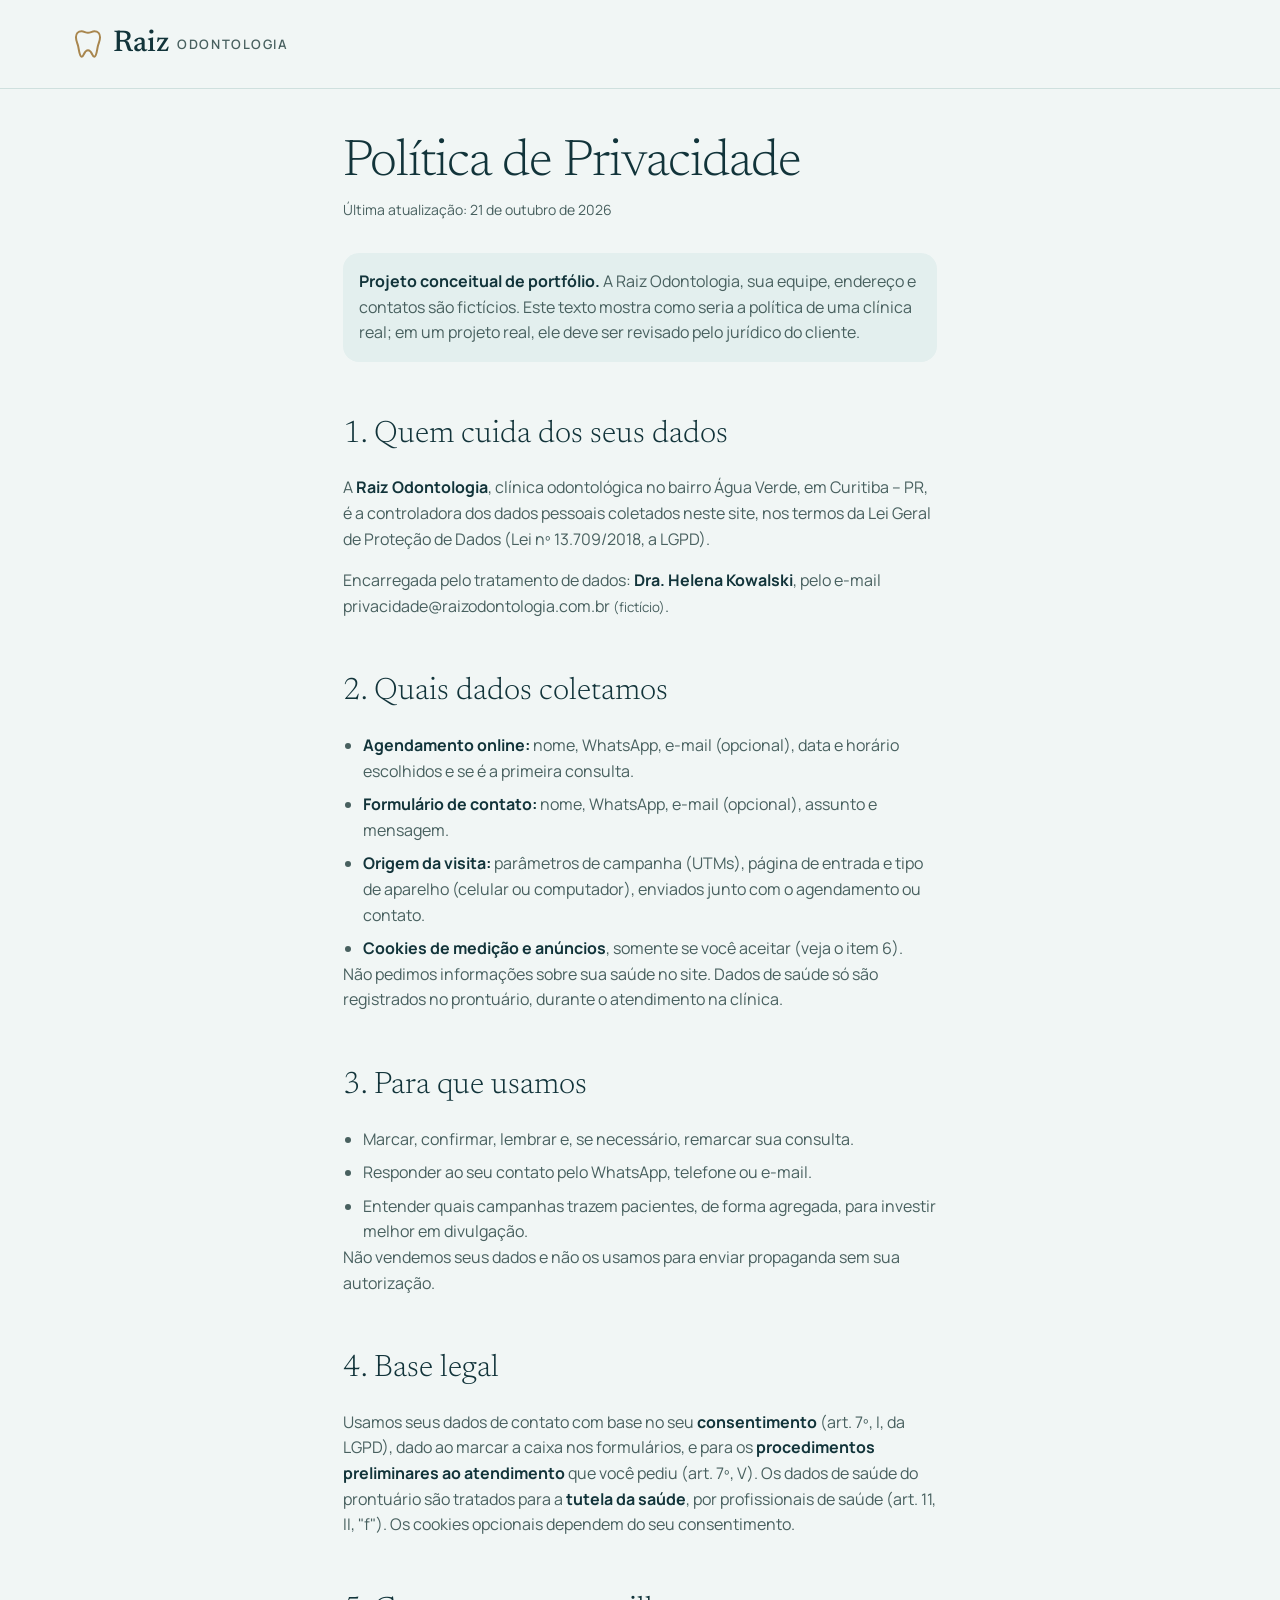
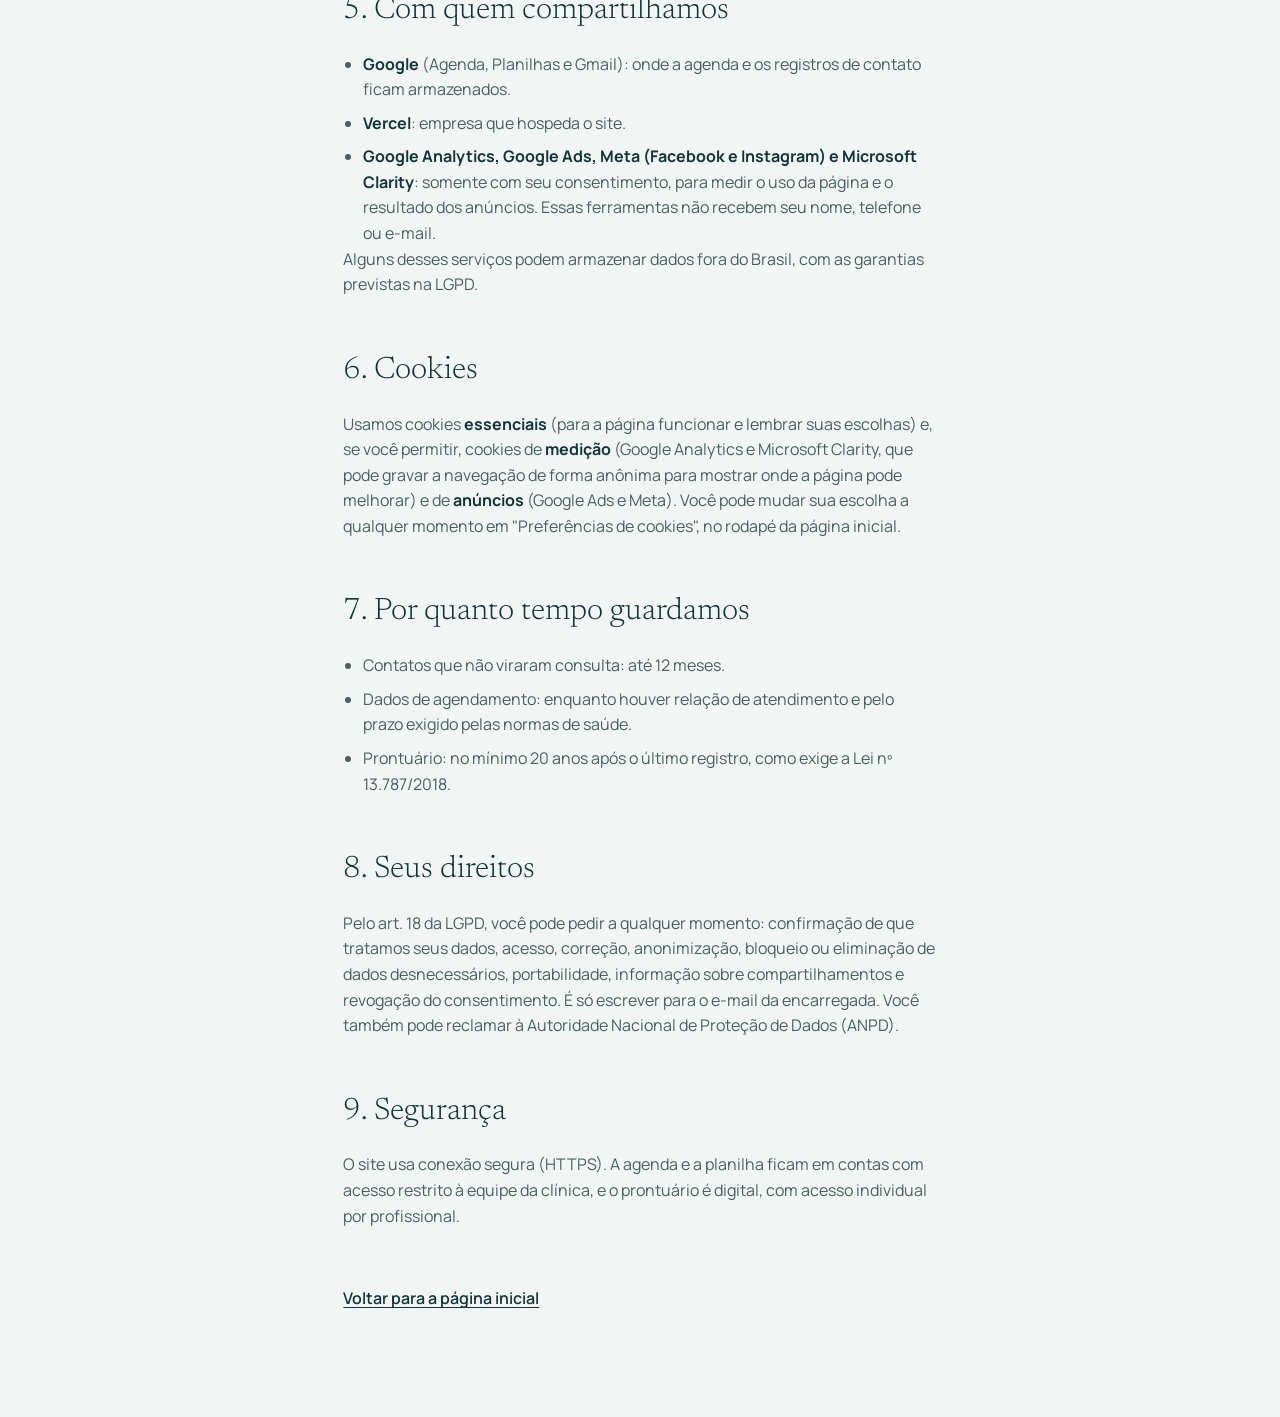
==== politica-de-privacidade.html @ eba77d8a "Primeira versão da landing page" ====
<!DOCTYPE html>
<html lang="pt-BR">
<head>
  <meta charset="utf-8">
  <meta name="viewport" content="width=device-width, initial-scale=1">
  <title>Política de Privacidade | Raiz Odontologia</title>
  <meta name="description" content="Como a Raiz Odontologia coleta, usa e protege seus dados pessoais, de acordo com a LGPD.">
  <meta name="robots" content="noindex, follow">
  <meta name="theme-color" content="#F1F6F5">
  <link rel="icon" href="favicon.ico" sizes="32x32">
  <link rel="icon" href="favicon.svg" type="image/svg+xml">
  <link rel="preload" href="assets/fonts/newsreader-300.woff2" as="font" type="font/woff2" crossorigin>
  <link rel="stylesheet" href="css/reset.css">
  <link rel="stylesheet" href="css/variables.css">
  <link rel="stylesheet" href="css/style.css">
</head>
<body class="pagina-simples">
  <a class="pular" href="#conteudo">Pular para o conteúdo</a>
  <header class="topo topo--rolou">
    <div class="topo__interno">
      <a class="logo" href="index.html" aria-label="Raiz Odontologia, página inicial">
        <svg class="logo__dente" width="34" height="34" viewBox="0 0 24 24" fill="none" aria-hidden="true"><path d="M7.5 3C5 3 3.5 4.8 3.5 7.3c0 2.4 1 4 1.6 6.4.5 2.2.9 7.3 2.5 7.3 1.5 0 1.6-4.6 4.4-4.6s2.9 4.6 4.4 4.6c1.6 0 2-5.1 2.5-7.3.6-2.4 1.6-4 1.6-6.4C20.5 4.8 19 3 16.5 3c-1.8 0-2.8 1.1-4.5 1.1S9.3 3 7.5 3z"/></svg>
        <span class="logo__nome">Raiz</span>
        <span class="logo__tipo">Odontologia</span>
      </a>
    </div>
  </header>

  <main id="conteudo" class="politica" tabindex="-1">
    <h1 class="titulo-secao">Política de Privacidade</h1>
    <p class="politica__data">Última atualização: 21 de outubro de 2026</p>

    <p class="politica__aviso"><strong>Projeto conceitual de portfólio.</strong> A Raiz Odontologia, sua equipe, endereço e contatos são fictícios. Este texto mostra como seria a política de uma clínica real; em um projeto real, ele deve ser revisado pelo jurídico do cliente.</p>

    <!-- ✏️ EDITÁVEL: texto da política (revise com o jurídico da clínica) -->
    <h2>1. Quem cuida dos seus dados</h2>
    <p>A <strong>Raiz Odontologia</strong>, clínica odontológica no bairro Água Verde, em Curitiba – PR, é a controladora dos dados pessoais coletados neste site, nos termos da Lei Geral de Proteção de Dados (Lei nº 13.709/2018, a LGPD).</p>
    <p>Encarregada pelo tratamento de dados: <strong>Dra. Helena Kowalski</strong>, pelo e-mail privacidade@raizodontologia.com.br <small>(fictício)</small>.</p>

    <h2>2. Quais dados coletamos</h2>
    <ul>
      <li><strong>Agendamento online:</strong> nome, WhatsApp, e-mail (opcional), data e horário escolhidos e se é a primeira consulta.</li>
      <li><strong>Formulário de contato:</strong> nome, WhatsApp, e-mail (opcional), assunto e mensagem.</li>
      <li><strong>Origem da visita:</strong> parâmetros de campanha (UTMs), página de entrada e tipo de aparelho (celular ou computador), enviados junto com o agendamento ou contato.</li>
      <li><strong>Cookies de medição e anúncios</strong>, somente se você aceitar (veja o item 6).</li>
    </ul>
    <p>Não pedimos informações sobre sua saúde no site. Dados de saúde só são registrados no prontuário, durante o atendimento na clínica.</p>

    <h2>3. Para que usamos</h2>
    <ul>
      <li>Marcar, confirmar, lembrar e, se necessário, remarcar sua consulta.</li>
      <li>Responder ao seu contato pelo WhatsApp, telefone ou e-mail.</li>
      <li>Entender quais campanhas trazem pacientes, de forma agregada, para investir melhor em divulgação.</li>
    </ul>
    <p>Não vendemos seus dados e não os usamos para enviar propaganda sem sua autorização.</p>

    <h2>4. Base legal</h2>
    <p>Usamos seus dados de contato com base no seu <strong>consentimento</strong> (art. 7º, I, da LGPD), dado ao marcar a caixa nos formulários, e para os <strong>procedimentos preliminares ao atendimento</strong> que você pediu (art. 7º, V). Os dados de saúde do prontuário são tratados para a <strong>tutela da saúde</strong>, por profissionais de saúde (art. 11, II, "f"). Os cookies opcionais dependem do seu consentimento.</p>

    <h2>5. Com quem compartilhamos</h2>
    <ul>
      <li><strong>Google</strong> (Agenda, Planilhas e Gmail): onde a agenda e os registros de contato ficam armazenados.</li>
      <li><strong>Vercel</strong>: empresa que hospeda o site.</li>
      <li><strong>Google Analytics, Google Ads, Meta (Facebook e Instagram) e Microsoft Clarity</strong>: somente com seu consentimento, para medir o uso da página e o resultado dos anúncios. Essas ferramentas não recebem seu nome, telefone ou e-mail.</li>
    </ul>
    <p>Alguns desses serviços podem armazenar dados fora do Brasil, com as garantias previstas na LGPD.</p>

    <h2>6. Cookies</h2>
    <p>Usamos cookies <strong>essenciais</strong> (para a página funcionar e lembrar suas escolhas) e, se você permitir, cookies de <strong>medição</strong> (Google Analytics e Microsoft Clarity, que pode gravar a navegação de forma anônima para mostrar onde a página pode melhorar) e de <strong>anúncios</strong> (Google Ads e Meta). Você pode mudar sua escolha a qualquer momento em "Preferências de cookies", no rodapé da página inicial.</p>

    <h2>7. Por quanto tempo guardamos</h2>
    <ul>
      <li>Contatos que não viraram consulta: até 12 meses.</li>
      <li>Dados de agendamento: enquanto houver relação de atendimento e pelo prazo exigido pelas normas de saúde.</li>
      <li>Prontuário: no mínimo 20 anos após o último registro, como exige a Lei nº 13.787/2018.</li>
    </ul>

    <h2>8. Seus direitos</h2>
    <p>Pelo art. 18 da LGPD, você pode pedir a qualquer momento: confirmação de que tratamos seus dados, acesso, correção, anonimização, bloqueio ou eliminação de dados desnecessários, portabilidade, informação sobre compartilhamentos e revogação do consentimento. É só escrever para o e-mail da encarregada. Você também pode reclamar à Autoridade Nacional de Proteção de Dados (ANPD).</p>

    <h2>9. Segurança</h2>
    <p>O site usa conexão segura (HTTPS). A agenda e a planilha ficam em contas com acesso restrito à equipe da clínica, e o prontuário é digital, com acesso individual por profissional.</p>
    <!-- ✏️ FIM -->

    <a class="politica__voltar" href="index.html">Voltar para a página inicial</a>
  </main>
</body>
</html>
---- css/variables.css ----
/* ==========================================================================
   Raiz Odontologia — tokens de identidade visual
   Todas as cores, fontes, espaçamentos e raios da página vêm daqui.
   Para mudar uma cor no site inteiro, altere só o valor abaixo.
   Contrastes calculados (WCAG) estão em docs/identidade-visual.md.
   ========================================================================== */

/* ---------- Fontes servidas pelo próprio site (.woff2) ---------- */
@font-face {
  font-family: "Newsreader";
  src: url("../assets/fonts/newsreader-300.woff2") format("woff2");
  font-weight: 300;
  font-style: normal;
  font-display: swap;
}
@font-face {
  font-family: "Newsreader";
  src: url("../assets/fonts/newsreader-300-italic.woff2") format("woff2");
  font-weight: 300;
  font-style: italic;
  font-display: swap;
}
@font-face {
  font-family: "Newsreader";
  src: url("../assets/fonts/newsreader-500.woff2") format("woff2");
  font-weight: 500;
  font-style: normal;
  font-display: swap;
}
@font-face {
  font-family: "Manrope";
  src: url("../assets/fonts/manrope-variable.woff2") format("woff2");
  font-weight: 400 700;
  font-style: normal;
  font-display: swap;
}

:root {
  /* ---------- Cores ---------- */
  --cor-petroleo-profundo: #12343A; /* texto principal, faixa de aviso, rodapé */
  --cor-petroleo-noite:    #0B2529; /* estado "passar o mouse" dos botões escuros */
  --cor-petroleo:          #1D5F66; /* RESERVADA: só para o botão principal (agendar) */
  --cor-musgo:             #48605F; /* texto secundário, legendas */
  --cor-nevoa:             #F1F6F5; /* fundo da página */
  --cor-agua:              #E3EFEE; /* superfícies suaves, ícones em círculo */
  --cor-latao:             #876838; /* destaque em texto: "raiz", rótulos, ícones */
  --cor-latao-claro:       #C9B48A; /* decorativo: anel da foto */
  --cor-latao-traco:       #DCCFB3; /* decorativo: traço do dente no fundo */
  --cor-latao-logo:        #A8864E; /* contorno do dente no logo */
  --cor-branco:            #FFFFFF; /* cartões, texto sobre o botão */
  --cor-linha:             #CFE0DE; /* divisórias e bordas */
  --cor-nevoa-escura:      #B8CBC9; /* texto secundário sobre fundo escuro (7,87:1 sobre Petróleo profundo) */
  --cor-borda-campo:       #7A918F; /* borda dos campos de formulário (3,35:1 sobre branco) */
  --cor-erro:              #A3352B; /* mensagens de erro (6,77:1 sobre branco · 6,2:1 sobre Névoa) */

  /* Atalhos semânticos (use estes no style.css) */
  --fundo:            var(--cor-nevoa);
  --superficie:       var(--cor-branco);
  --texto:            var(--cor-petroleo-profundo);
  --texto-suave:      var(--cor-musgo);
  --destaque:         var(--cor-latao);
  --botao-principal:  var(--cor-petroleo);
  --botao-texto:      var(--cor-branco);
  --foco:             var(--cor-latao);

  /* ---------- Tipografia ---------- */
  --fonte-titulo: "Newsreader", Georgia, "Times New Roman", serif;
  --fonte-texto:  "Manrope", system-ui, -apple-system, "Segoe UI", sans-serif;

  /* Escala fluida: celular (375px) → computador (1440px) */
  --texto-h1:   clamp(2.75rem, 1.78rem + 4.13vw, 5rem);     /* 44px → 80px */
  --texto-h2:   clamp(2rem, 1.49rem + 2.16vw, 3.25rem);     /* 32px → 52px */
  --texto-h3:   clamp(1.25rem, 1.11rem + 0.6vw, 1.625rem);  /* 20px → 26px */
  --texto-lead: clamp(1rem, 0.89rem + 0.47vw, 1.25rem);     /* 16px → 20px */
  --texto-base: 1rem;                                        /* 16px */
  --texto-pequeno: 0.875rem;                                 /* 14px */
  --texto-rotulo:  0.8125rem;                                /* 13px, caixa alta */

  --peso-titulo: 300;
  --peso-logo:   500;
  --altura-linha-titulo: 1.04;
  --altura-linha-texto:  1.6;
  --espacamento-rotulo:  0.12em;

  /* ---------- Espaçamento (base 8px) ---------- */
  --esp-1: 0.25rem;  /* 4  */
  --esp-2: 0.5rem;   /* 8  */
  --esp-3: 1rem;     /* 16 */
  --esp-4: 1.5rem;   /* 24 */
  --esp-5: 2rem;     /* 32 */
  --esp-6: 3rem;     /* 48 */
  --esp-7: 4rem;     /* 64 */
  --esp-8: 6rem;     /* 96 */
  --margem-lateral: clamp(1.25rem, -0.1rem + 5.7vw, 5rem); /* 20px → 80px */
  --largura-max: 80rem; /* 1280px de conteúdo */
  --secao-espaco: clamp(4rem, 2.6rem + 6vw, 8rem);

  /* ---------- Formas ---------- */
  --raio-pilula: 999px; /* botões */
  --raio-cartao: 1rem;  /* 16px */
  --raio-grande: 1.75rem; /* 28px, blocos e fotos retangulares */
  --sombra-cartao: 0 12px 32px rgb(18 52 58 / 0.14);
  --borda: 1px solid var(--cor-linha);
  --traco-anel: 1.5px solid var(--cor-latao-claro);

  /* ---------- Toque e movimento ---------- */
  --alvo-toque: 44px;
  --duracao: 200ms;
  --curva: cubic-bezier(0.2, 0.7, 0.2, 1);
  --curva-suave: cubic-bezier(0.22, 1, 0.36, 1); /* desacelera devagar no fim: animações ao rolar, FAQ e janelas */
}
---- css/style.css ----
/* ==========================================================================
   Raiz Odontologia — estilos da página
   Celular primeiro: as regras base valem para 320–767px; as @media ampliam.
   Cores, fontes e medidas vêm de variables.css (não use valores soltos aqui).
   ========================================================================== */

/* ---------- Base ---------- */
html { scroll-behavior: smooth; scroll-padding-top: 88px; }
@media (prefers-reduced-motion: reduce) { html { scroll-behavior: auto; } }

/* Rede de segurança: nada pode criar rolagem lateral. "clip" não quebra o topo fixo (sticky). */
html { overflow-x: hidden; }
@supports (overflow-x: clip) { html { overflow-x: clip; } }

body {
  background: var(--fundo);
  color: var(--texto);
  font-family: var(--fonte-texto);
  font-size: var(--texto-base);
  line-height: var(--altura-linha-texto);
}

a { color: var(--texto); text-underline-offset: 0.2em; text-decoration-thickness: 1px; }
@media (hover: hover) and (pointer: fine) { a:hover { text-decoration-thickness: 2px; } }

:focus-visible { outline: 3px solid var(--foco); outline-offset: 3px; border-radius: 4px; }
main:focus, section:focus, h3:focus, [tabindex="-1"]:focus { outline: none; }

.visualmente-oculto {
  position: absolute !important; width: 1px; height: 1px; padding: 0; margin: -1px;
  overflow: hidden; clip: rect(0 0 0 0); white-space: nowrap; border: 0;
}

.so-celular { display: inline; }
.so-largo { display: none; }
@media (min-width: 768px) { .so-celular { display: none; } .so-largo { display: inline; } }

.pular {
  position: absolute; left: var(--esp-3); top: -100px; z-index: 100;
  background: var(--texto); color: var(--cor-branco); padding: var(--esp-2) var(--esp-3);
  border-radius: var(--raio-cartao); font-weight: 600;
}
.pular:focus { top: var(--esp-3); }

/* ---------- Tipografia ---------- */
.titulo-secao, .hero__titulo {
  font-family: var(--fonte-titulo);
  font-weight: var(--peso-titulo);
  line-height: var(--altura-linha-titulo);
  letter-spacing: -0.02em;
}
.titulo-secao { font-size: var(--texto-h2); }
.titulo-secao em, .hero__titulo em { color: var(--destaque); }

.rotulo {
  font-size: var(--texto-rotulo);
  font-weight: 700;
  letter-spacing: var(--espacamento-rotulo);
  text-transform: uppercase;
  color: var(--destaque);
}

/* ---------- Botões ---------- */
.botao {
  display: inline-flex; align-items: center; justify-content: center; gap: var(--esp-2);
  min-height: var(--alvo-toque);
  padding: 0.75rem 1.5rem;
  border: 1.5px solid transparent;
  border-radius: var(--raio-pilula);
  font-weight: 600; font-size: 1rem; line-height: 1.2; text-align: center;
  text-decoration: none;
  transition: background-color var(--duracao) var(--curva), border-color var(--duracao) var(--curva), transform var(--duracao) var(--curva);
}
.botao--principal { background: var(--botao-principal); color: var(--botao-texto); }
.botao--secundario { background: transparent; color: var(--texto); border-color: var(--texto); }
.botao--escuro { background: var(--cor-petroleo-profundo); color: var(--cor-branco); }
.botao--claro { color: var(--cor-nevoa); border-color: var(--cor-latao-traco); }
.botao--grande { min-height: 56px; padding: 1rem 1.75rem; font-size: 1.0625rem; }
.botao--compacto { min-height: var(--alvo-toque); padding: 0.5rem 1.25rem; font-size: 0.9375rem; }
.botao--largo { width: 100%; }
.botao[disabled] { opacity: 0.6; cursor: progress; }

@media (hover: hover) and (pointer: fine) {
  .botao--principal:hover { background: var(--cor-petroleo-profundo); }
  .botao--secundario:hover { background: var(--cor-agua); }
  .botao--escuro:hover { background: var(--cor-petroleo-noite); }
  .botao--claro:hover { background: rgb(255 255 255 / 0.08); }
  .botao:hover svg { transform: translateX(2px); }
  .botao svg { transition: transform var(--duracao) var(--curva); }
}

.link-acao {
  background: none; border: 0; padding: 0.5rem 0.25rem; min-height: var(--alvo-toque);
  color: var(--texto); font-weight: 600; text-decoration: underline; text-underline-offset: 0.2em;
}
.link-acao--claro { color: var(--cor-nevoa); font-weight: 500; padding-inline: 0; } /* alinhado aos outros links do rodapé */

.botao-icone {
  width: var(--alvo-toque); height: var(--alvo-toque);
  display: inline-flex; align-items: center; justify-content: center;
  border: 1px solid var(--cor-linha); border-radius: 50%; background: var(--cor-branco); color: var(--texto);
}
.botao-icone[disabled] { opacity: 0.4; cursor: not-allowed; }

/* ---------- Aviso de projeto conceitual ---------- */
.aviso-conceitual {
  display: flex; align-items: center; justify-content: center; gap: var(--esp-3);
  padding: var(--esp-2) var(--margem-lateral);
  background: var(--cor-petroleo-profundo); color: var(--cor-nevoa);
  font-size: 0.8125rem; line-height: 1.4;
}
.aviso-fechado .aviso-conceitual { display: none; }
.aviso-conceitual__fechar {
  flex-shrink: 0; min-height: 32px; padding: 0.25rem 0.875rem;
  background: transparent; color: inherit; font-size: 0.8125rem;
  border: 1px solid rgb(241 246 245 / 0.55); border-radius: var(--raio-pilula);
}
.aviso-conceitual__fechar:focus-visible { outline-color: var(--cor-latao-traco); }

/* ---------- Topo e menu ---------- */
.topo {
  position: sticky; top: 0; z-index: 50;
  background: rgb(241 246 245 / 0.94);
  backdrop-filter: blur(8px);
  border-bottom: 1px solid transparent;
  transition: border-color var(--duracao) var(--curva);
}
.topo--rolou { border-bottom-color: var(--cor-linha); }
.topo__interno {
  max-width: calc(var(--largura-max) + 2 * var(--margem-lateral));
  margin-inline: auto; padding: 0 var(--margem-lateral);
  height: 64px; display: flex; align-items: center; justify-content: space-between; gap: var(--esp-4);
}

.logo { display: inline-flex; align-items: center; gap: 0.5rem; text-decoration: none; color: var(--texto); }
.logo__dente { width: 28px; height: 28px; stroke: var(--cor-latao-logo); stroke-width: 1.4; stroke-linejoin: round; }
.logo__nome { font-family: var(--fonte-titulo); font-weight: var(--peso-logo); font-size: 1.5625rem; line-height: 1; }
.logo__tipo { font-size: 0.6875rem; font-weight: 600; letter-spacing: var(--espacamento-rotulo); text-transform: uppercase; color: var(--texto-suave); }
.logo--claro { color: var(--cor-nevoa); }
.logo--claro .logo__tipo { color: var(--cor-latao-traco); }
.logo--claro .logo__dente { stroke: var(--cor-latao-traco); }

.menu-botao {
  width: var(--alvo-toque); height: var(--alvo-toque);
  display: inline-flex; align-items: center; justify-content: center;
  background: transparent; border: 1px solid var(--cor-linha); border-radius: 12px; color: var(--texto);
}

/* Menu no celular: gaveta abaixo do topo */
.menu {
  position: absolute; left: 0; right: 0; top: 100%;
  background: var(--fundo); border-bottom: 1px solid var(--cor-linha);
  padding: var(--esp-3) var(--margem-lateral) var(--esp-5);
  display: none;
}
.menu--aberto { display: block; }
.menu__lista { display: flex; flex-direction: column; margin-bottom: var(--esp-4); }
.menu__lista a {
  display: flex; align-items: center; min-height: 52px;
  font-weight: 600; text-decoration: none; border-bottom: 1px solid var(--cor-linha);
}
.menu .botao { width: 100%; }

@media (min-width: 1024px) {
  .topo__interno { height: 88px; }
  .logo__dente { width: 34px; height: 34px; }
  .logo__nome { font-size: 1.875rem; }
  .logo__tipo { font-size: 0.8125rem; }
}
/* Menu completo só a partir de 1200px: abaixo disso os 5 links + botão não cabem numa linha */
@media (min-width: 1200px) {
  .menu-botao { display: none; }
  .menu {
    position: static; display: flex; align-items: center; gap: var(--esp-6);
    background: none; border: 0; padding: 0;
  }
  .menu__lista { flex-direction: row; gap: 2.25rem; margin: 0; }
  .menu__lista a { min-height: var(--alvo-toque); border: 0; font-size: 0.9375rem; white-space: nowrap; }
  .menu .botao { width: auto; white-space: nowrap; }
}

/* ---------- Hero ---------- */
.hero { position: relative; overflow: hidden; isolation: isolate; }

/* Traço contínuo do dente: fica atrás do texto e da foto.
   Celular: mais largo que a tela e com o dente centralizado.
   Computador (≥1024px): 113% da largura, alinhado à esquerda (posição do canvas). */
.hero__traco {
  position: absolute; z-index: -1; pointer-events: none;
  color: var(--cor-latao-traco);
  width: 203vw; max-width: none; height: auto; aspect-ratio: 1755 / 588;
  left: calc(50% - 203vw * 0.508);
  top: clamp(200px, 61vw, 300px);
}

.hero__interno {
  max-width: calc(var(--largura-max) + 2 * var(--margem-lateral));
  margin-inline: auto;
  padding: var(--esp-4) var(--margem-lateral) var(--esp-7);
  display: grid; gap: var(--esp-6);
}
.hero__texto { display: flex; flex-direction: column; gap: var(--esp-3); min-width: 0; }
.hero__titulo { font-size: var(--texto-h1); letter-spacing: -0.015em; }
.hero__subtitulo { font-size: var(--texto-lead); color: var(--texto-suave); max-width: 35rem; }
.hero__acoes { display: flex; flex-direction: column; align-items: stretch; gap: var(--esp-2); margin-top: var(--esp-2); }

.link-whatsapp {
  display: inline-flex; align-items: center; justify-content: center; gap: var(--esp-2);
  min-height: var(--alvo-toque); font-weight: 600;
}
.link-whatsapp svg { color: var(--destaque); flex-shrink: 0; }

.info-lista {
  display: flex; flex-direction: column; gap: 0.625rem;
  margin-top: var(--esp-3); padding-top: var(--esp-4);
  border-top: var(--borda); color: var(--texto-suave); font-size: var(--texto-pequeno);
}
.info-lista__item { display: flex; align-items: center; gap: var(--esp-2); }
.info-lista__item svg { color: var(--destaque); flex-shrink: 0; }

/* Foto circular com anel dourado e cartão da responsável técnica */
.hero__foto {
  position: relative; justify-self: center;
  width: min(280px, 100%);
  padding-bottom: 56px; /* espaço para o cartão */
}
.hero__imagem { width: 100%; aspect-ratio: 1; height: auto; object-fit: cover; border-radius: 50%; position: relative; }
.hero__anel {
  position: absolute; inset: 0 0 56px 0; border-radius: 50%;
  border: var(--traco-anel);
  transform: translate(10px, 10px) scale(1.06);
}
.cartao-rt {
  position: absolute; left: 50%; bottom: 0; transform: translateX(-50%);
  width: max-content; max-width: calc(100vw - 2 * var(--margem-lateral));
  display: flex; align-items: center; gap: 0.75rem;
  background: var(--superficie); border-radius: var(--raio-cartao);
  padding: 0.625rem 1rem 0.625rem 0.625rem; box-shadow: var(--sombra-cartao);
}
.cartao-rt__icone {
  width: 44px; height: 44px; border-radius: 50%; flex-shrink: 0;
  display: flex; align-items: center; justify-content: center;
  background: var(--cor-agua); color: var(--destaque);
}
.cartao-rt__texto { display: flex; flex-direction: column; font-size: 0.75rem; color: var(--texto-suave); line-height: 1.35; }
.cartao-rt__texto strong { font-size: 0.875rem; color: var(--texto); }

@media (min-width: 480px) {
  .hero__acoes { flex-direction: row; flex-wrap: wrap; align-items: center; gap: var(--esp-3) var(--esp-5); }
  .info-lista { flex-direction: row; flex-wrap: wrap; gap: var(--esp-2) var(--esp-5); }
}

@media (min-width: 768px) {
  .hero__foto { width: 400px; }
  .hero__traco { width: 150vw; left: calc(50% - 150vw * 0.508); top: clamp(240px, 32vw, 340px); }
}

@media (min-width: 1024px) {
  .hero__traco { width: 113.2vw; left: 0; top: 17vw; }
  .hero__interno {
    grid-template-columns: minmax(0, 1.12fr) minmax(0, 1fr);
    align-items: center; gap: var(--esp-7);
    padding-top: var(--esp-5); padding-bottom: var(--esp-7);
  }
  .hero__texto { gap: 1.625rem; }
  .hero__titulo { font-size: clamp(3.5rem, 1rem + 4.45vw, 5rem); }
  .hero__foto { width: min(560px, 100%); padding-bottom: 0; }
  .hero__anel { inset: 0; transform: translate(18px, 18px) scale(1.07); }
  .cartao-rt {
    left: -20px; bottom: 12%; transform: none; max-width: none;
    padding: 0.75rem 1.125rem 0.75rem 0.75rem;
  }
  .cartao-rt__icone { width: 48px; height: 48px; }
  .cartao-rt__texto { font-size: 0.8125rem; }
  .cartao-rt__texto strong { font-size: 0.9375rem; }
}

/* ---------- Seções (estrutura comum) ---------- */
.secao { padding-block: var(--secao-espaco); }
.secao__interno { max-width: calc(var(--largura-max) + 2 * var(--margem-lateral)); margin-inline: auto; padding-inline: var(--margem-lateral); }
.secao__cabecalho { max-width: 46rem; margin-bottom: var(--esp-6); display: grid; gap: var(--esp-3); }
.secao__cabecalho--centro { margin-inline: auto; text-align: center; }
.secao__apoio { font-size: var(--texto-lead); color: var(--texto-suave); }

/* ---------- 2. Cuidado ---------- */
.cuidado { background: var(--superficie); }
.cuidado__grade { display: grid; gap: var(--esp-6); }
.cuidado__texto { display: grid; gap: var(--esp-3); color: var(--texto-suave); max-width: 36rem; }
.cuidado__texto .titulo-secao { color: var(--texto); margin-bottom: var(--esp-2); }
.destaque-texto { font-family: var(--fonte-titulo); font-size: var(--texto-h3); color: var(--texto); line-height: 1.35; }
.cuidado__lista-bloco {
  background: var(--fundo); border-radius: var(--raio-grande);
  padding: var(--esp-5) var(--esp-4); display: grid; gap: var(--esp-4); align-content: start;
}
.cuidado__lista-titulo { font-size: 1.125rem; font-weight: 700; }
.lista-check { display: grid; gap: var(--esp-3); }
.lista-check li { position: relative; padding-left: 2rem; }
.lista-check li::before {
  content: ""; position: absolute; left: 0; top: 0.2em; width: 1.25rem; height: 1.25rem;
  border-radius: 50%; background: var(--cor-agua);
}
.lista-check li::after {
  content: ""; position: absolute; left: 0.42rem; top: 0.42em; width: 0.42rem; height: 0.7rem;
  border: solid var(--destaque); border-width: 0 2px 2px 0; transform: rotate(45deg);
}
@media (min-width: 1024px) {
  .cuidado__grade { grid-template-columns: 1.1fr 1fr; gap: var(--esp-8); align-items: center; }
  .cuidado__lista-bloco { padding: var(--esp-6); }
}

/* ---------- 3. Tratamentos ---------- */
.tratamentos__lista { display: grid; gap: 0; }
.tratamento {
  display: grid; grid-template-columns: auto 1fr; column-gap: var(--esp-3); row-gap: var(--esp-1);
  padding: var(--esp-4) 0; border-top: var(--borda); min-width: 0;
}
.tratamento__icone { grid-row: span 2; width: 28px; height: 28px; color: var(--destaque); margin-top: 2px; }
.tratamento__titulo { font-size: 1.125rem; font-weight: 700; line-height: 1.3; }
.tratamento p { color: var(--texto-suave); font-size: 0.9375rem; }
.tratamentos__rodape {
  display: grid; gap: var(--esp-4); justify-items: start;
  margin-top: var(--esp-6); padding-top: var(--esp-5); border-top: var(--borda);
}
.tratamentos__rodape p { font-family: var(--fonte-titulo); font-size: var(--texto-h3); line-height: 1.35; }
@media (min-width: 640px) {
  .tratamentos__lista { grid-template-columns: repeat(2, minmax(0, 1fr)); column-gap: var(--esp-5); }
}
@media (min-width: 1024px) {
  .tratamentos__lista { grid-template-columns: repeat(4, minmax(0, 1fr)); column-gap: var(--esp-5); }
  .tratamento { grid-template-columns: 1fr; row-gap: var(--esp-2); padding: var(--esp-5) 0; }
  .tratamento__icone { grid-row: auto; margin-bottom: var(--esp-2); }
  .tratamentos__rodape { grid-template-columns: 1fr auto; align-items: center; }
}

/* ---------- 4. A clínica ---------- */
.clinica { background: var(--superficie); }
.clinica__grade { display: grid; gap: var(--esp-6); align-items: center; }
.clinica__foto img { width: 100%; height: auto; aspect-ratio: 4 / 5; object-fit: cover; object-position: 30% 35%; border-radius: var(--raio-grande); }
.clinica__texto { display: grid; gap: var(--esp-3); color: var(--texto-suave); }
.clinica__texto .titulo-secao { color: var(--texto); margin-bottom: var(--esp-2); }
.destaques { display: grid; grid-template-columns: repeat(2, minmax(0, 1fr)); gap: var(--esp-4); margin-top: var(--esp-4); }
.destaques div { border-top: var(--borda); padding-top: var(--esp-3); }
.destaques dt { font-family: var(--fonte-titulo); font-size: clamp(1.75rem, 1.4rem + 1.5vw, 2.5rem); line-height: 1.1; color: var(--texto); }
.destaques dd { margin: var(--esp-1) 0 0; font-size: var(--texto-pequeno); }

.equipe { margin-top: var(--esp-8); }
.equipe__titulo { font-family: var(--fonte-titulo); font-weight: var(--peso-titulo); font-size: clamp(1.5rem, 1.2rem + 1.2vw, 2.25rem); margin-bottom: var(--esp-5); }
.equipe__lista { display: grid; gap: var(--esp-5); }
.pessoa { display: grid; grid-template-columns: auto 1fr; gap: var(--esp-3); align-items: start; }
.pessoa__inicial {
  width: 56px; height: 56px; border-radius: 50%;
  display: flex; align-items: center; justify-content: center;
  background: var(--cor-agua); color: var(--texto);
  font-family: var(--fonte-titulo); font-size: 1.25rem; font-weight: var(--peso-logo);
  box-shadow: 0 0 0 1.5px var(--cor-latao-claro), 0 0 0 5px var(--superficie), 0 0 0 6px var(--cor-linha);
}
.pessoa__nome { font-size: 1.0625rem; font-weight: 700; }
.pessoa__area { font-size: var(--texto-pequeno); color: var(--texto-suave); margin-top: 2px; }
.pessoa__frase { margin-top: var(--esp-3); font-family: var(--fonte-titulo); font-style: italic; font-size: 1.0625rem; line-height: 1.45; color: var(--texto); }
@media (min-width: 768px) {
  .equipe__lista { grid-template-columns: repeat(3, minmax(0, 1fr)); gap: var(--esp-5); }
  .pessoa { grid-template-columns: 1fr; }
}
@media (min-width: 1024px) {
  .clinica__grade { grid-template-columns: minmax(0, 0.85fr) minmax(0, 1fr); gap: var(--esp-8); }
  .destaques { grid-template-columns: repeat(4, minmax(0, 1fr)); }
}

/* ---------- 5. Diferenciais (faixa escura) ---------- */
.diferenciais { background: var(--cor-petroleo-profundo); color: var(--cor-nevoa); }
.diferenciais .titulo-secao { margin-bottom: var(--esp-6); max-width: 30rem; }
.diferenciais__lista { display: grid; gap: var(--esp-5); counter-reset: diferencial; }
.diferencial { counter-increment: diferencial; display: grid; gap: var(--esp-2); padding-top: var(--esp-4); border-top: 1px solid rgb(241 246 245 / 0.18); }
.diferencial::before {
  content: counter(diferencial, decimal-leading-zero);
  font-family: var(--fonte-titulo); font-style: italic; font-size: 1.125rem; color: var(--cor-latao-traco);
}
.diferencial h3 { font-size: 1.125rem; font-weight: 700; }
.diferencial p { color: var(--cor-nevoa-escura); font-size: 0.9375rem; }
.diferenciais :focus-visible { outline-color: var(--cor-latao-traco); }
@media (min-width: 640px) { .diferenciais__lista { grid-template-columns: repeat(2, minmax(0, 1fr)); column-gap: var(--esp-6); } }
@media (min-width: 1024px) { .diferenciais__lista { grid-template-columns: repeat(3, minmax(0, 1fr)); row-gap: var(--esp-6); } }

/* ---------- 6. Como funciona (linha de "raiz" ligando as etapas) ---------- */
.como-funciona__grade { display: grid; gap: var(--esp-6); }
.como-funciona__cabecalho { display: grid; gap: var(--esp-4); justify-items: start; align-content: start; }
.etapas { counter-reset: etapa; position: relative; display: grid; gap: var(--esp-5); }
.etapas::before {
  content: ""; position: absolute; left: 19px; top: 20px; bottom: 20px; width: 1.5px;
  background: linear-gradient(var(--cor-latao-claro), var(--cor-latao-traco));
}
.etapa { counter-increment: etapa; position: relative; padding-left: 64px; display: grid; gap: var(--esp-1); }
.etapa::before {
  content: counter(etapa);
  position: absolute; left: 0; top: -4px; width: 40px; height: 40px; border-radius: 50%;
  display: flex; align-items: center; justify-content: center;
  background: var(--superficie); border: 1.5px solid var(--cor-latao-claro);
  font-family: var(--fonte-titulo); font-size: 1.125rem; color: var(--texto);
}
.etapa h3 { font-size: 1.125rem; font-weight: 700; }
.etapa p { color: var(--texto-suave); }
@media (min-width: 1024px) {
  .como-funciona__grade { grid-template-columns: minmax(0, 0.9fr) minmax(0, 1fr); gap: var(--esp-8); }
  .como-funciona__cabecalho { position: sticky; top: 120px; }
}

/* ---------- 7. Agenda ---------- */
.agendar { background: var(--superficie); }
.agenda {
  max-width: 52rem; margin-inline: auto;
  background: var(--fundo); border: var(--borda); border-radius: var(--raio-grande);
  padding: var(--esp-4) var(--esp-3);
  display: grid; gap: var(--esp-5);
}
.agenda__passo { display: grid; gap: var(--esp-3); min-width: 0; }
.agenda__passo-topo { display: flex; align-items: center; justify-content: space-between; gap: var(--esp-3); }
.agenda__rotulo { font-size: 1.0625rem; font-weight: 700; }
.agenda__navegacao { display: flex; gap: var(--esp-2); }
.agenda__mensagem { color: var(--texto-suave); font-size: 0.9375rem; padding: var(--esp-2) 0; }

.agenda__dias {
  position: relative;
  display: grid; grid-auto-flow: column; grid-auto-columns: 76px; gap: var(--esp-2);
  overflow-x: auto; scroll-snap-type: x mandatory; overscroll-behavior-x: contain;
  padding: 4px 4px 8px; margin: -4px;
  scrollbar-width: thin;
}
.dia {
  position: relative; /* prende o texto oculto para leitor de tela dentro do botão (senão ele escapa da faixa e alarga a página) */
  scroll-snap-align: start;
  display: flex; flex-direction: column; align-items: center; justify-content: center; gap: 2px;
  min-height: 84px; padding: var(--esp-2) var(--esp-1);
  background: var(--superficie); border: 1.5px solid var(--cor-linha); border-radius: var(--raio-cartao);
  color: var(--texto); line-height: 1.2;
}
.dia__semana { font-size: 0.75rem; font-weight: 700; letter-spacing: 0.06em; text-transform: uppercase; color: var(--texto-suave); }
.dia__numero { font-family: var(--fonte-titulo); font-size: 1.625rem; font-weight: var(--peso-logo); }
.dia__vagas { font-size: 0.6875rem; color: var(--texto-suave); }
.dia[aria-pressed="true"] { background: var(--cor-petroleo-profundo); border-color: var(--cor-petroleo-profundo); color: var(--cor-branco); }
.dia[aria-pressed="true"] .dia__semana, .dia[aria-pressed="true"] .dia__vagas { color: var(--cor-latao-traco); }
.dia:disabled { background: transparent; border-style: dashed; color: var(--texto-suave); cursor: not-allowed; }
.dia:disabled .dia__numero { opacity: 0.55; }
@media (hover: hover) and (pointer: fine) {
  .dia:not(:disabled):not([aria-pressed="true"]):hover, .hora:not([aria-pressed="true"]):hover { border-color: var(--texto); }
}

.agenda__horas { display: grid; grid-template-columns: repeat(3, minmax(0, 1fr)); gap: var(--esp-2); }
.agenda__horas .agenda__mensagem, .agenda__aviso-ocupado { grid-column: 1 / -1; }
.hora {
  min-height: 48px; background: var(--superficie);
  border: 1.5px solid var(--cor-linha); border-radius: 12px;
  font-weight: 600; font-variant-numeric: tabular-nums; color: var(--texto);
}
.hora[aria-pressed="true"] { background: var(--cor-petroleo-profundo); border-color: var(--cor-petroleo-profundo); color: var(--cor-branco); }

.agenda__resumo {
  display: flex; flex-wrap: wrap; align-items: center; justify-content: space-between; gap: var(--esp-2);
  background: var(--superficie); border-radius: var(--raio-cartao); padding: var(--esp-2) var(--esp-3);
  border-left: 3px solid var(--cor-latao-claro);
}
.agenda__resumo p { font-weight: 700; }

.agenda__confirmacao { display: grid; justify-items: center; text-align: center; gap: var(--esp-3); padding: var(--esp-4) 0; }
.agenda__confirmacao-icone { color: var(--destaque); }
.agenda__confirmacao-titulo { font-family: var(--fonte-titulo); font-weight: var(--peso-titulo); font-size: var(--texto-h2); line-height: 1.1; }
.agenda__confirmacao p { max-width: 32rem; color: var(--texto-suave); }
.agenda__confirmacao strong { color: var(--texto); }
.agenda__confirmacao-acoes { display: flex; flex-wrap: wrap; justify-content: center; gap: var(--esp-2); }
.agenda__confirmacao-nota { font-size: var(--texto-pequeno); }

.agenda__alternativa { text-align: center; color: var(--texto-suave); font-size: 0.9375rem; }
.agenda__alternativa a { font-weight: 600; color: var(--texto); display: inline-flex; align-items: center; min-height: var(--alvo-toque); }
.agenda__demo {
  font-size: 0.8125rem; color: var(--texto-suave); text-align: center;
  border-top: var(--borda); padding-top: var(--esp-3);
}
.agenda[data-estado="concluido"] .agenda__passo,
.agenda[data-estado="concluido"] .agenda__alternativa { display: none; }

@media (min-width: 640px) {
  .agenda { padding: var(--esp-5); }
  .agenda__horas { grid-template-columns: repeat(auto-fill, minmax(96px, 1fr)); }
}
@media (min-width: 1024px) {
  .agenda { padding: var(--esp-6); }
  .agenda__dias { grid-auto-columns: minmax(84px, 1fr); }
}

/* ---------- Formulários ---------- */
.formulario { display: grid; gap: var(--esp-3); }
.formulario--cartao { background: var(--superficie); border: var(--borda); border-radius: var(--raio-grande); padding: var(--esp-5) var(--esp-4); }
.campo { display: grid; gap: 6px; min-width: 0; }
.campo label, .campo legend { font-weight: 600; font-size: 0.9375rem; }
.campo__opcional { font-weight: 400; color: var(--texto-suave); }
.campo input[type="text"], .campo input[type="tel"], .campo input[type="email"], .campo select, .campo textarea {
  width: 100%; min-height: 48px; padding: 0.625rem 0.875rem;
  background: var(--cor-branco); border: 1.5px solid var(--cor-borda-campo); border-radius: 12px;
  font-size: 1rem; /* 16px evita zoom no iPhone */
}
.campo textarea { resize: vertical; min-height: 96px; }
.campo select {
  appearance: none;
  background-image: url("data:image/svg+xml,%3Csvg xmlns='http://www.w3.org/2000/svg' width='20' height='20' viewBox='0 0 24 24' fill='none' stroke='%2312343A' stroke-width='2' stroke-linecap='round'%3E%3Cpath d='M6 9l6 6 6-6'/%3E%3C/svg%3E");
  background-repeat: no-repeat; background-position: right 0.75rem center; padding-right: 2.5rem;
}
.campo input:focus-visible, .campo select:focus-visible, .campo textarea:focus-visible { outline-offset: 1px; border-color: var(--texto); }
.campo input::placeholder, .campo textarea::placeholder { color: var(--texto-suave); opacity: 1; }
.campo select:has(option[value=""]:checked) { color: var(--texto-suave); }

/* Lista suspensa aberta com o visual dos campos (Chrome/Edge 135+).
   Nos outros navegadores, a lista aberta continua a do sistema, o que é esperado. */
@supports (appearance: base-select) {
  .campo select, .campo select::picker(select) { appearance: base-select; }
  .campo select { display: flex; align-items: center; }
  .campo select::picker-icon { display: none; } /* a seta já vem do background-image */
  .campo select::picker(select) {
    margin-top: 6px; padding: 6px;
    background: var(--cor-branco); color: var(--texto);
    border: 1.5px solid var(--cor-borda-campo); border-radius: 12px;
    box-shadow: var(--sombra-cartao);
    opacity: 0; transform: translateY(-6px);
    transition: opacity 200ms ease-out, transform 200ms ease-out, overlay 200ms allow-discrete, display 200ms allow-discrete;
  }
  .campo select:open::picker(select) { opacity: 1; transform: none; }
  @starting-style { .campo select:open::picker(select) { opacity: 0; transform: translateY(-6px); } }
  .campo select option {
    display: flex; align-items: center; min-height: 44px; padding: 0.5rem 0.75rem;
    border-radius: 8px; color: var(--texto); font-size: 1rem; cursor: pointer;
  }
  .campo select option::checkmark { display: none; }
  .campo select option[value=""] { color: var(--texto-suave); }
  .campo select option:hover, .campo select option:focus-visible { background: var(--cor-agua); outline: none; }
  .campo select option:checked { font-weight: 700; background: var(--fundo); }
}
.campo [aria-invalid="true"] { border-color: var(--cor-erro); }
.campo__ajuda { font-size: 0.8125rem; color: var(--texto-suave); }
.campo__erro { font-size: 0.8125rem; font-weight: 600; color: var(--cor-erro); min-height: 0; }
.campo__erro:empty { display: none; }
.campo--opcoes { border: 0; padding: 0; display: flex; flex-wrap: wrap; gap: var(--esp-1) var(--esp-4); }
.campo--opcoes legend { width: 100%; margin-bottom: 6px; }
.opcao { display: inline-flex; align-items: center; gap: var(--esp-2); min-height: var(--alvo-toque); font-weight: 500 !important; cursor: pointer; }
.opcao input { width: 20px; height: 20px; accent-color: var(--cor-petroleo-profundo); flex-shrink: 0; }
.opcao--consentimento { align-items: flex-start; font-size: 0.875rem; line-height: 1.45; padding-top: 6px; }
.opcao--consentimento input { margin-top: 1px; }
.opcao--bloco { align-items: flex-start; }
.opcao--bloco span { display: grid; font-size: 0.9375rem; }
.campo--isca { position: absolute; left: -9999px; width: 1px; height: 1px; overflow: hidden; }
.formulario__erro-geral { color: var(--cor-erro); font-weight: 600; font-size: 0.9375rem; }
.formulario__erro-geral:empty { display: none; }
@media (min-width: 640px) { .formulario--cartao { padding: var(--esp-6) var(--esp-5); } }

/* ---------- 8. Dúvidas ---------- */
.duvidas__grade { display: grid; gap: var(--esp-5); }
.duvidas__cabecalho { display: grid; gap: var(--esp-3); align-content: start; color: var(--texto-suave); }
.duvidas__cabecalho .titulo-secao { color: var(--texto); }
.duvidas__cabecalho a { font-weight: 600; color: var(--texto); }
.faq { border-top: var(--borda); }
.faq__item { border-bottom: var(--borda); }
.faq__item summary {
  list-style: none; cursor: pointer;
  display: flex; align-items: center; justify-content: space-between; gap: var(--esp-3);
  min-height: 64px; padding: var(--esp-3) 0; font-weight: 600; font-size: 1.0625rem;
}
.faq__item summary::-webkit-details-marker { display: none; }
.faq__item summary::after {
  content: ""; flex-shrink: 0; width: 28px; height: 28px; border-radius: 50%;
  border: 1px solid var(--cor-linha);
  background:
    linear-gradient(var(--destaque), var(--destaque)) center / 12px 1.5px no-repeat,
    linear-gradient(var(--destaque), var(--destaque)) center / 1.5px 12px no-repeat;
  transition: transform var(--duracao) var(--curva);
}
.faq__item[open]:not(.faq__item--fechando) summary::after { transform: rotate(45deg); }
.faq__item summary::after { transition: transform 450ms var(--curva-suave); }
@media (hover: hover) and (pointer: fine) { .faq__item summary:hover { color: var(--cor-petroleo-noite); } }
.faq__item p { padding: 0 var(--esp-6) var(--esp-4) 0; color: var(--texto-suave); }
.faq__conteudo { overflow: hidden; } /* main.js anima a altura ao abrir e fechar */
@media (min-width: 1024px) {
  .duvidas__grade { grid-template-columns: minmax(0, 0.7fr) minmax(0, 1fr); gap: var(--esp-8); }
  .duvidas__cabecalho { position: sticky; top: 120px; }
}

/* ---------- 9. Contato ---------- */
.contato { background: var(--superficie); }
.contato__grade { display: grid; gap: var(--esp-6); }
.contato__canais { display: grid; gap: var(--esp-3); align-content: start; color: var(--texto-suave); }
.contato__canais .titulo-secao { color: var(--texto); }
.canais { display: grid; gap: var(--esp-2); margin-top: var(--esp-3); }
.canal {
  display: flex; align-items: flex-start; gap: var(--esp-3);
  padding: var(--esp-3); border-radius: var(--raio-cartao); background: var(--fundo);
  text-decoration: none; color: var(--texto-suave); font-size: 0.9375rem; line-height: 1.4;
}
.canal svg { color: var(--destaque); flex-shrink: 0; margin-top: 1px; }
.canal > span { display: grid; gap: 2px; }
.canal strong { color: var(--texto); font-size: 1rem; }
.canal [data-config$="Exibicao"] { white-space: nowrap; }
.canal small { display: block; font-size: 0.75rem; }
@media (hover: hover) and (pointer: fine) { a.canal:hover { background: var(--cor-agua); } }
@media (min-width: 1024px) {
  .contato__grade { grid-template-columns: minmax(0, 0.9fr) minmax(0, 1fr); gap: var(--esp-8); align-items: start; }
}

/* ---------- 10. Rodapé ---------- */
.rodape { background: var(--cor-petroleo-profundo); color: var(--cor-nevoa-escura); font-size: 0.9375rem; }
.rodape__interno {
  max-width: calc(var(--largura-max) + 2 * var(--margem-lateral)); margin-inline: auto;
  padding: var(--esp-7) var(--margem-lateral) var(--esp-6);
  display: grid; gap: var(--esp-6);
}
.rodape a { color: var(--cor-nevoa); }
.rodape :focus-visible { outline-color: var(--cor-latao-traco); }
.rodape__mapa {
  display: grid; place-items: center; place-content: center;
  min-height: 220px; padding: var(--esp-4);
  border: 1px solid rgb(241 246 245 / 0.18); border-radius: var(--raio-grande);
}
.rodape__mapa iframe { width: 100%; height: 280px; border: 0; border-radius: var(--raio-cartao); }
.rodape__mapa--carregado { padding: 0; border: 0; place-items: stretch; place-content: stretch; } /* mapa carregado ocupa a caixa inteira */
.rodape__info { display: grid; gap: var(--esp-3); align-content: start; }
.rodape__links { display: flex; flex-wrap: wrap; align-items: center; gap: var(--esp-1) var(--esp-4); }
.rodape__links a { display: inline-flex; align-items: center; min-height: var(--alvo-toque); }
.rodape__credito { font-size: 0.8125rem; padding-top: var(--esp-3); border-top: 1px solid rgb(241 246 245 / 0.18); }
@media (min-width: 1024px) { .rodape__interno { grid-template-columns: 1fr 1fr; gap: var(--esp-8); } }

/* ---------- WhatsApp flutuante ---------- */
.whatsapp-flutuante {
  position: fixed; right: var(--esp-3); bottom: var(--esp-3); z-index: 40;
  width: 56px; height: 56px; border-radius: 50%;
  display: flex; align-items: center; justify-content: center;
  background: var(--cor-petroleo-profundo); color: var(--cor-branco);
  box-shadow: 0 0 0 2px rgb(241 246 245 / 0.75), 0 10px 28px rgb(18 52 58 / 0.3); /* anel claro: continua visível sobre o rodapé escuro */
  opacity: 0; visibility: hidden; transform: translateY(12px);
  transition: opacity var(--duracao) var(--curva), transform var(--duracao) var(--curva), visibility var(--duracao), bottom var(--duracao) var(--curva);
}
.whatsapp-flutuante--visivel { opacity: 1; visibility: visible; transform: none; }
.whatsapp-flutuante:focus-visible { outline-color: var(--cor-petroleo-profundo); }
body.cookies-aberto .whatsapp-flutuante { bottom: calc(var(--esp-3) + var(--altura-cookies, 140px)); }
@media (min-width: 1024px) { .whatsapp-flutuante { right: var(--esp-5); bottom: var(--esp-5); width: 60px; height: 60px; } }

/* ---------- Cookies ---------- */
.cookies {
  position: fixed; left: var(--esp-2); right: var(--esp-2); bottom: var(--esp-2); z-index: 60;
  background: var(--superficie); border: var(--borda); border-radius: var(--raio-cartao);
  box-shadow: var(--sombra-cartao); padding: var(--esp-3);
  display: grid; gap: var(--esp-3); font-size: 0.875rem;
}
.cookies__acoes { display: flex; flex-wrap: wrap; align-items: center; justify-content: flex-start; gap: var(--esp-2); }
@media (min-width: 768px) {
  .cookies { left: auto; right: var(--esp-5); bottom: var(--esp-5); max-width: 26rem; }
}

/* ---------- Diálogos ---------- */
.dialogo {
  margin: auto; /* centraliza na tela (o reset.css zera todas as margens) */
  width: min(28rem, calc(100vw - 2rem)); max-height: calc(100dvh - 2rem); overflow: auto;
  padding: 0; border: 0; border-radius: var(--raio-grande);
  background: var(--superficie); color: var(--texto); box-shadow: 0 24px 60px rgb(18 52 58 / 0.3);
}
.dialogo::backdrop { background: rgb(18 52 58 / 0.55); }
.dialogo[open] { animation: dialogo-entra 320ms var(--curva-suave); }
.dialogo[open]::backdrop { animation: fundo-entra 320ms ease-out; }
@keyframes dialogo-entra { from { opacity: 0; transform: translateY(12px) scale(0.98); } }
@keyframes fundo-entra { from { opacity: 0; } }
.dialogo__conteudo { display: grid; gap: var(--esp-3); padding: var(--esp-5) var(--esp-4); }
.dialogo h2 { font-family: var(--fonte-titulo); font-weight: var(--peso-titulo); font-size: 1.75rem; line-height: 1.15; }
.dialogo p { color: var(--texto-suave); }
.dialogo__mensagem { background: var(--fundo); border-radius: var(--raio-cartao); padding: var(--esp-3); font-size: 0.9375rem; }
.dialogo__mensagem:empty { display: none; }
.dialogo__acoes { display: flex; justify-content: flex-end; margin-top: var(--esp-2); }

/* ---------- Páginas simples (obrigado e política) ---------- */
.obrigado {
  position: relative; overflow: hidden; isolation: isolate;
  min-height: calc(100vh - 88px);
  display: grid; place-items: center; padding: var(--esp-6) var(--margem-lateral);
}
.obrigado__traco {
  position: absolute; z-index: -1; pointer-events: none; max-width: none;
  width: 203vw; left: calc(50% - 203vw * 0.508); top: 38%;
}
.obrigado__cartao {
  width: min(36rem, 100%); background: var(--superficie); border: var(--borda); border-radius: var(--raio-grande);
  padding: var(--esp-6) var(--esp-4); display: grid; gap: var(--esp-3); justify-items: center; text-align: center;
}
.obrigado__icone { color: var(--destaque); }
.obrigado__texto { color: var(--texto-suave); font-size: var(--texto-lead); }
.obrigado__bloco {
  width: 100%; margin-top: var(--esp-3); padding: var(--esp-4); border-radius: var(--raio-cartao);
  background: var(--fundo); display: grid; gap: var(--esp-2); justify-items: center;
}
.obrigado__bloco h2 { font-size: 1.125rem; }
.obrigado__bloco p { color: var(--texto-suave); margin-bottom: var(--esp-2); }
.obrigado__voltar { display: inline-flex; align-items: center; min-height: var(--alvo-toque); font-weight: 600; }
@media (min-width: 768px) { .obrigado__traco { width: 120vw; left: calc(50% - 120vw * 0.508); } .obrigado__cartao { padding: var(--esp-7) var(--esp-6); } }

.politica { max-width: 46rem; margin-inline: auto; padding: var(--esp-6) var(--margem-lateral) var(--esp-8); }
.politica h1 { margin-bottom: var(--esp-2); }
.politica__data { color: var(--texto-suave); font-size: var(--texto-pequeno); margin-bottom: var(--esp-5); }
.politica__aviso { background: var(--cor-agua); border-radius: var(--raio-cartao); padding: var(--esp-3); margin-bottom: var(--esp-5); }
.politica h2 { font-family: var(--fonte-titulo); font-weight: var(--peso-titulo); font-size: clamp(1.5rem, 1.3rem + 0.8vw, 2rem); margin: var(--esp-6) 0 var(--esp-3); }
.politica p, .politica li { color: var(--texto-suave); }
.politica p + p { margin-top: var(--esp-3); }
.politica ul { padding-left: 1.25rem; display: grid; gap: var(--esp-2); margin-top: var(--esp-3); }
.politica strong { color: var(--texto); }
.politica__voltar { display: inline-flex; align-items: center; min-height: var(--alvo-toque); font-weight: 600; margin-top: var(--esp-6); }

/* ---------- Animação ao rolar ----------
   Só esconde quando o JavaScript está ativo (classe .js no <html>).
   A primeira dobra nunca é animada (não atrasa o carregamento). */
.js .revelar { opacity: 0; transform: translateY(32px); }
.js .revelar.visivel {
  opacity: 1; transform: none;
  transition: opacity 1000ms var(--curva-suave), transform 1100ms var(--curva-suave);
  transition-delay: var(--atraso, 0ms); /* main.js escalona os itens de uma mesma lista */
}
@media (prefers-reduced-motion: reduce) {
  .js .revelar { transform: none; }
  .js .revelar.visivel { transition: opacity 400ms linear; transition-delay: 0ms; }
  .botao, .whatsapp-flutuante, .faq__item summary::after { transition: none; }
  .dialogo[open], .dialogo[open]::backdrop { animation: none; }
}
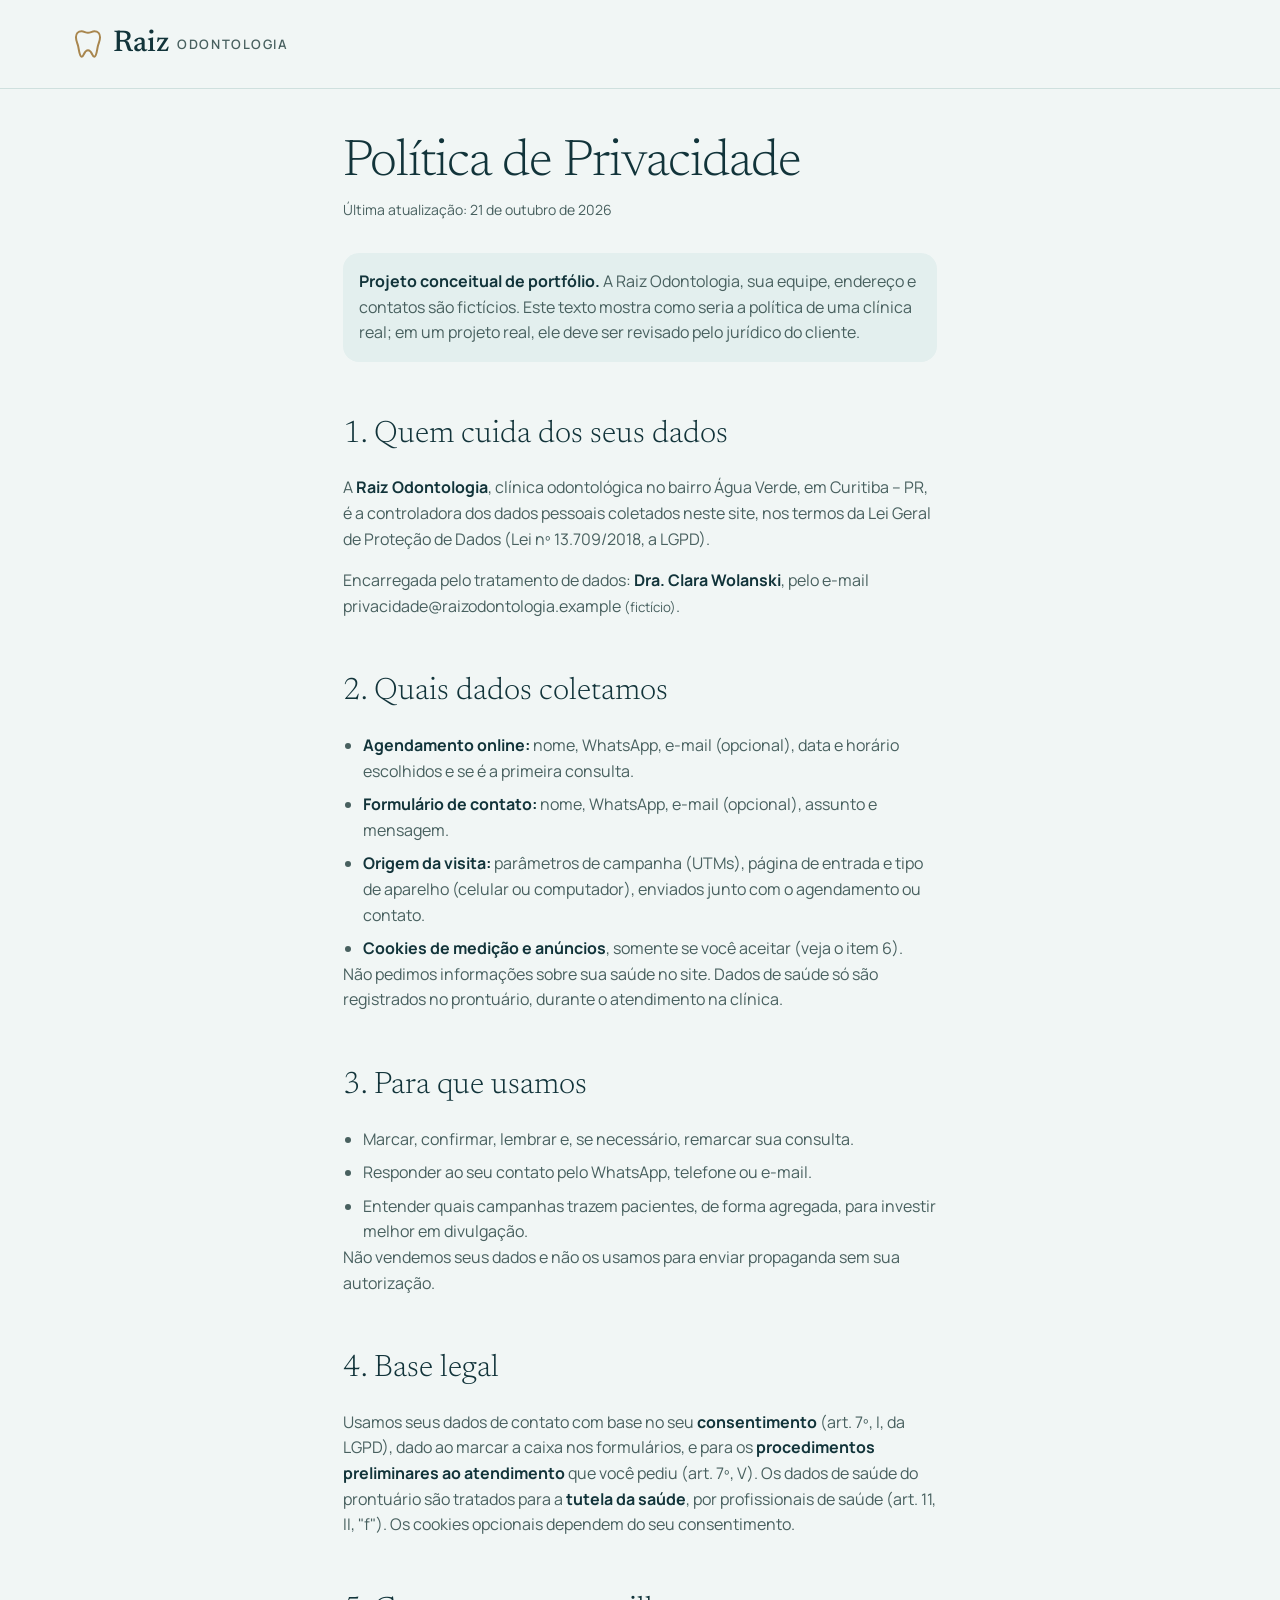
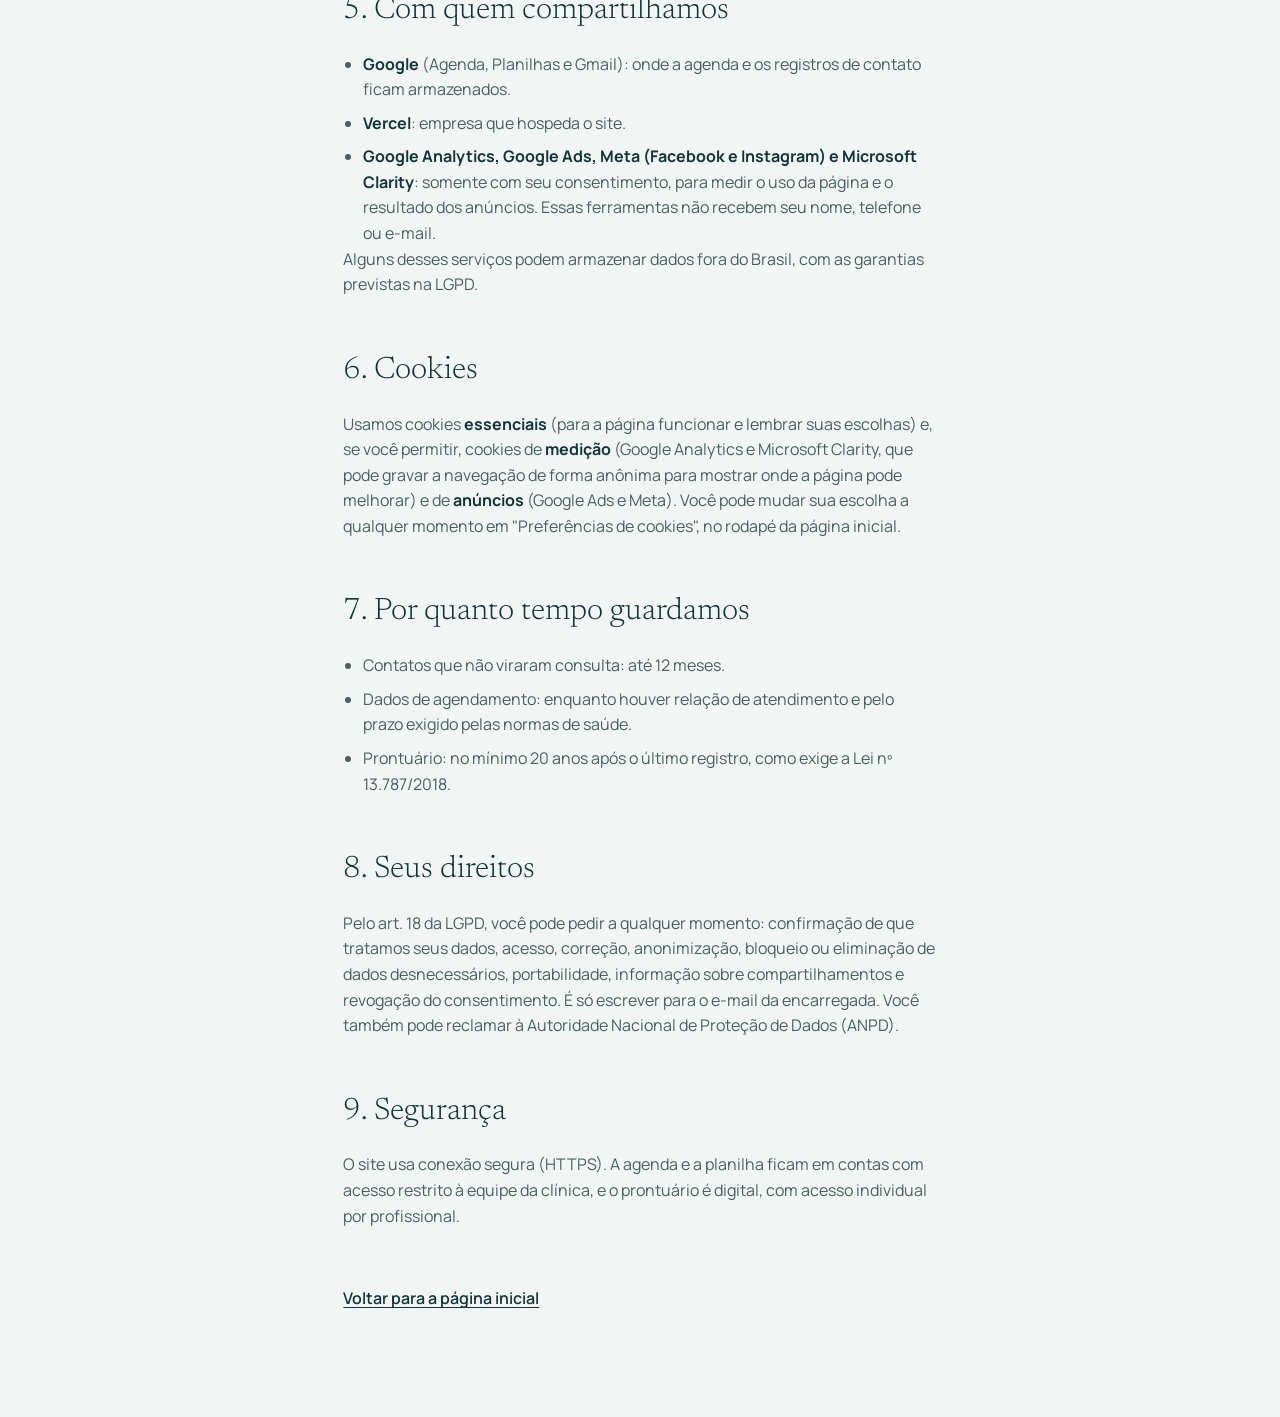
==== commit 3ca97e94: "SEO local, dados fictícios revisados e ajustes de fonte" ====
--- a/politica-de-privacidade.html
+++ b/politica-de-privacidade.html
@@ -35,7 +35,7 @@
     <!-- ✏️ EDITÁVEL: texto da política (revise com o jurídico da clínica) -->
     <h2>1. Quem cuida dos seus dados</h2>
     <p>A <strong>Raiz Odontologia</strong>, clínica odontológica no bairro Água Verde, em Curitiba – PR, é a controladora dos dados pessoais coletados neste site, nos termos da Lei Geral de Proteção de Dados (Lei nº 13.709/2018, a LGPD).</p>
-    <p>Encarregada pelo tratamento de dados: <strong>Dra. Helena Kowalski</strong>, pelo e-mail privacidade@raizodontologia.com.br <small>(fictício)</small>.</p>
+    <p>Encarregada pelo tratamento de dados: <strong>Dra. Clara Wolanski</strong>, pelo e-mail privacidade@raizodontologia.example <small>(fictício)</small>.</p>
 
     <h2>2. Quais dados coletamos</h2>
     <ul>
--- a/css/style.css
+++ b/css/style.css
@@ -275,6 +275,22 @@
   .cartao-rt__texto strong { font-size: 0.9375rem; }
 }
 
+/* Telas largas (≥1280px): o traço para de crescer com a tela.
+   Antes ele seguia a largura (113vw) enquanto o hero ficava com altura quase fixa,
+   e as raízes do dente eram cortadas a partir de ~1350px.
+   Agora: tamanho fixo (485px de altura), dente a 57,5% da largura, hero alto o bastante
+   para as raízes caberem (254 + 485 + 24 de folga) e pontas da onda que se dissolvem nas laterais. */
+@media (min-width: 1280px) {
+  .hero { min-height: 763px; }
+  .hero__traco {
+    height: 485px; width: auto;
+    top: 254px;
+    left: calc(57.5% - 736px); /* 736px = posição do dente dentro do desenho (50,8% de 1448px) */
+    -webkit-mask-image: linear-gradient(to right, transparent, #000 8%, #000 92%, transparent);
+            mask-image: linear-gradient(to right, transparent, #000 8%, #000 92%, transparent);
+  }
+}
+
 /* ---------- Seções (estrutura comum) ---------- */
 .secao { padding-block: var(--secao-espaco); }
 .secao__interno { max-width: calc(var(--largura-max) + 2 * var(--margem-lateral)); margin-inline: auto; padding-inline: var(--margem-lateral); }
@@ -287,7 +303,7 @@
 .cuidado__grade { display: grid; gap: var(--esp-6); }
 .cuidado__texto { display: grid; gap: var(--esp-3); color: var(--texto-suave); max-width: 36rem; }
 .cuidado__texto .titulo-secao { color: var(--texto); margin-bottom: var(--esp-2); }
-.destaque-texto { font-family: var(--fonte-titulo); font-size: var(--texto-h3); color: var(--texto); line-height: 1.35; }
+.destaque-texto { font-family: var(--fonte-titulo); font-weight: var(--peso-titulo); font-size: var(--texto-h3); color: var(--texto); line-height: 1.35; }
 .cuidado__lista-bloco {
   background: var(--fundo); border-radius: var(--raio-grande);
   padding: var(--esp-5) var(--esp-4); display: grid; gap: var(--esp-4); align-content: start;
@@ -321,7 +337,12 @@
   display: grid; gap: var(--esp-4); justify-items: start;
   margin-top: var(--esp-6); padding-top: var(--esp-5); border-top: var(--borda);
 }
-.tratamentos__rodape p { font-family: var(--fonte-titulo); font-size: var(--texto-h3); line-height: 1.35; }
+.tratamentos__rodape p { font-family: var(--fonte-titulo); font-weight: var(--peso-titulo); font-size: var(--texto-h3); line-height: 1.35; }
+/* Celular e tablet: botões de agendar de Tratamentos e Como funciona centralizados (o texto continua à esquerda) */
+@media (max-width: 1023px) {
+  .tratamentos__rodape .botao,
+  .como-funciona__cabecalho .botao { justify-self: center; }
+}
 @media (min-width: 640px) {
   .tratamentos__lista { grid-template-columns: repeat(2, minmax(0, 1fr)); column-gap: var(--esp-5); }
 }
@@ -340,7 +361,7 @@
 .clinica__texto .titulo-secao { color: var(--texto); margin-bottom: var(--esp-2); }
 .destaques { display: grid; grid-template-columns: repeat(2, minmax(0, 1fr)); gap: var(--esp-4); margin-top: var(--esp-4); }
 .destaques div { border-top: var(--borda); padding-top: var(--esp-3); }
-.destaques dt { font-family: var(--fonte-titulo); font-size: clamp(1.75rem, 1.4rem + 1.5vw, 2.5rem); line-height: 1.1; color: var(--texto); }
+.destaques dt { font-family: var(--fonte-titulo); font-weight: var(--peso-titulo); font-size: clamp(1.75rem, 1.4rem + 1.5vw, 2.5rem); line-height: 1.1; color: var(--texto); }
 .destaques dd { margin: var(--esp-1) 0 0; font-size: var(--texto-pequeno); }
 
 .equipe { margin-top: var(--esp-8); }
@@ -596,6 +617,7 @@
 .canal strong { color: var(--texto); font-size: 1rem; }
 .canal [data-config$="Exibicao"] { white-space: nowrap; }
 .canal small { display: block; font-size: 0.75rem; }
+.contato__bairros { font-size: var(--texto-pequeno); margin-top: var(--esp-2); }
 @media (hover: hover) and (pointer: fine) { a.canal:hover { background: var(--cor-agua); } }
 @media (min-width: 1024px) {
   .contato__grade { grid-template-columns: minmax(0, 0.9fr) minmax(0, 1fr); gap: var(--esp-8); align-items: start; }
